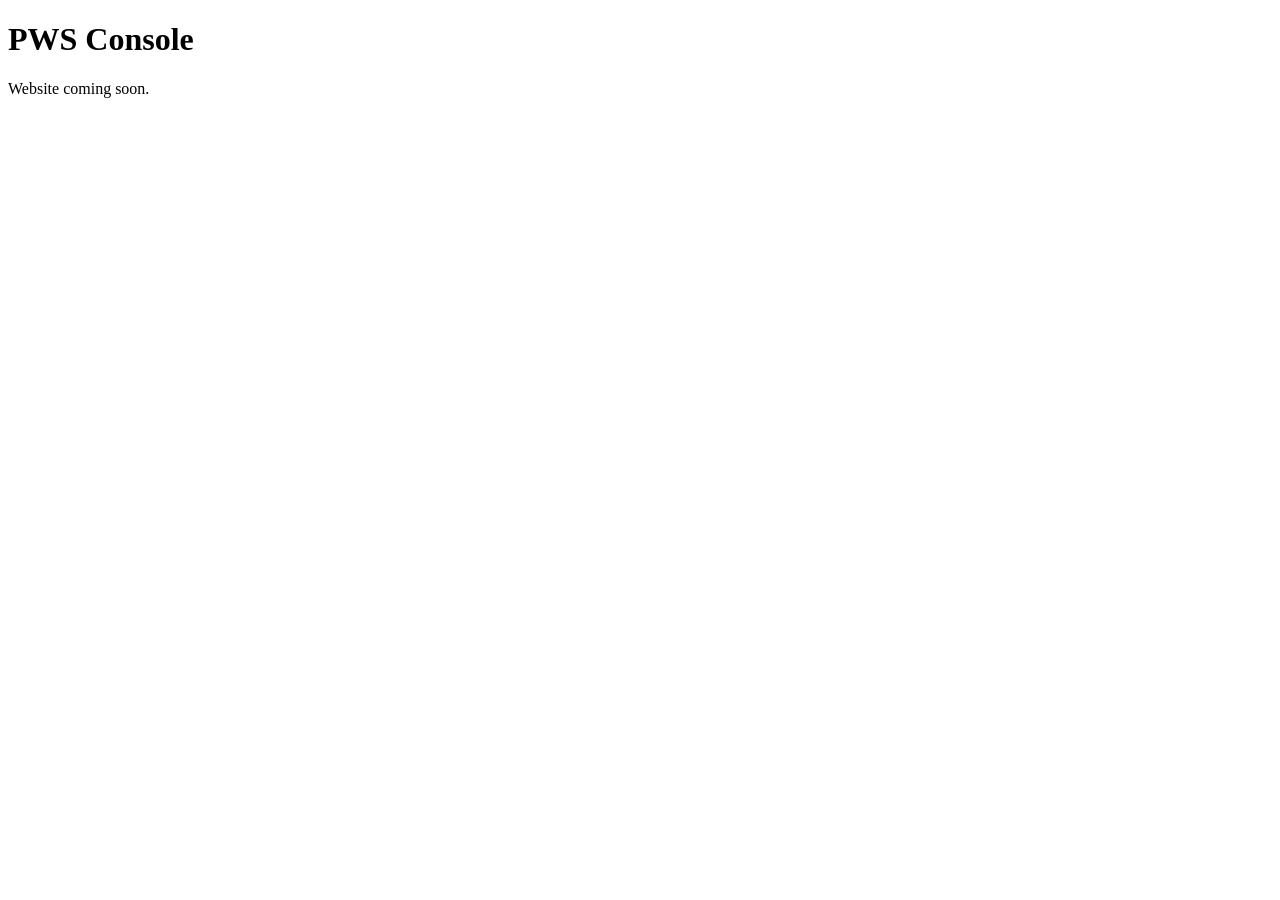
==== index.html @ e35a154a "Add initial website placeholder" ====
<!doctype html>
<html lang="en">
<head><meta charset="utf-8"><meta name="viewport" content="width=device-width,initial-scale=1"><title>PWS Console</title></head>
<body><h1>PWS Console</h1><p>Website coming soon.</p></body>
</html>
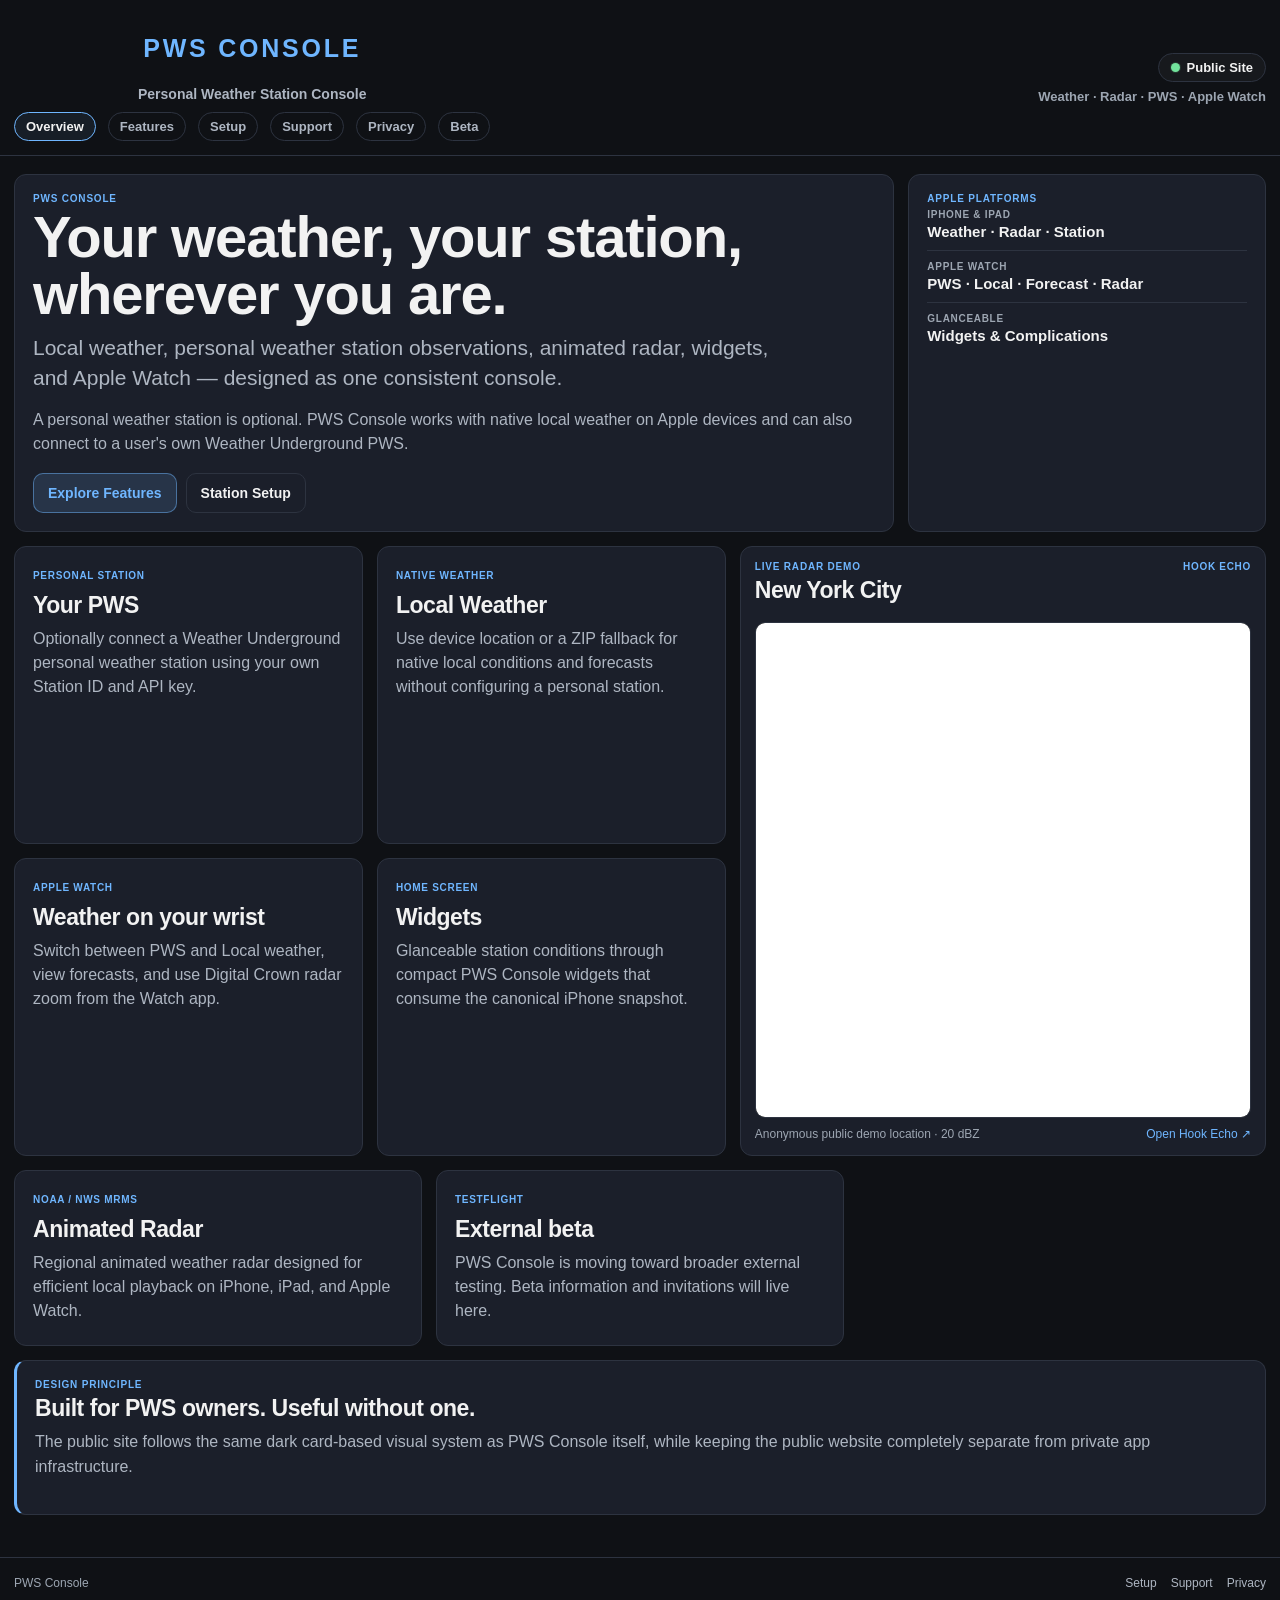
==== commit 60a20522: "Build public website shell" ====
--- a/index.html
+++ b/index.html
@@ -1,5 +1,156 @@
 <!doctype html>
 <html lang="en">
-<head><meta charset="utf-8"><meta name="viewport" content="width=device-width,initial-scale=1"><title>PWS Console</title></head>
-<body><h1>PWS Console</h1><p>Website coming soon.</p></body>
+<head>
+  <meta charset="utf-8">
+  <meta name="viewport" content="width=device-width,initial-scale=1">
+  <meta name="theme-color" content="#0f1115">
+  <meta name="description" content="PWS Console — local weather, personal weather station data, radar, widgets, and Apple Watch.">
+  <title>Overview | PWS Console</title>
+  <link rel="stylesheet" href="/assets/css/site.css">
+</head>
+<body>
+  <div class="pws-shell">
+    <header class="pws-header">
+      <div class="pws-header-inner">
+        <div class="pws-header-brand">
+          <div class="pws-brand-lockup">
+            <a class="pws-wordmark" href="/">PWS CONSOLE</a>
+          </div>
+          <div class="pws-brand-subtitle">Personal Weather Station Console</div>
+          <nav class="pws-tabs" aria-label="Primary">
+            <a class="pws-tab" href="/" aria-current="page">Overview</a> <a class="pws-tab" href="/features/">Features</a> <a class="pws-tab" href="/setup/">Setup</a> <a class="pws-tab" href="/support/">Support</a> <a class="pws-tab" href="/privacy/">Privacy</a> <a class="pws-tab" href="/beta/">Beta</a>
+          </nav>
+        </div>
+
+        <div class="pws-header-status">
+          <div class="pws-status-row">
+            <div class="pws-status-pill">
+              <span class="pws-status-dot" aria-hidden="true"></span>
+              Public Site
+            </div>
+          </div>
+          <div class="pws-context">Weather · Radar · PWS · Apple Watch</div>
+        </div>
+      </div>
+    </header>
+
+    <main class="pws-main">
+      <section class="hero" aria-labelledby="page-heading">
+        <article class="pws-card">
+          <p class="eyebrow">PWS Console</p>
+          <h1 id="page-heading">Your weather, your station, wherever you are.</h1>
+          <p class="lead">Local weather, personal weather station observations, animated radar, widgets, and Apple Watch — designed as one consistent console.</p>
+          <p class="body-copy">A personal weather station is optional. PWS Console works with native local weather on Apple devices and can also connect to a user's own Weather Underground PWS.</p>
+          <div class="pws-actions">
+            <a class="pws-button primary" href="/features/">Explore Features</a>
+            <a class="pws-button" href="/setup/">Station Setup</a>
+          </div>
+        </article>
+
+        <aside class="pws-card" aria-label="Platform summary">
+          <p class="eyebrow">Apple Platforms</p>
+          <div class="stat-list">
+            <div class="stat">
+              <div class="stat-label">iPhone & iPad</div>
+              <div class="stat-value">Weather · Radar · Station</div>
+            </div>
+            <div class="stat">
+              <div class="stat-label">Apple Watch</div>
+              <div class="stat-value">PWS · Local · Forecast · Radar</div>
+            </div>
+            <div class="stat">
+              <div class="stat-label">Glanceable</div>
+              <div class="stat-value">Widgets & Complications</div>
+            </div>
+          </div>
+        </aside>
+      </section>
+
+      <section class="home-feature-region" aria-label="PWS Console highlights and live radar">
+        <div class="home-feature-cards">
+          <article class="pws-card feature-card">
+            <span class="feature-kicker">Personal Station</span>
+            <h2>Your PWS</h2>
+            <p>Optionally connect a Weather Underground personal weather station using your own Station ID and API key.</p>
+          </article>
+
+          <article class="pws-card feature-card">
+            <span class="feature-kicker">Native Weather</span>
+            <h2>Local Weather</h2>
+            <p>Use device location or a ZIP fallback for native local conditions and forecasts without configuring a personal station.</p>
+          </article>
+
+          <article class="pws-card feature-card">
+            <span class="feature-kicker">Apple Watch</span>
+            <h2>Weather on your wrist</h2>
+            <p>Switch between PWS and Local weather, view forecasts, and use Digital Crown radar zoom from the Watch app.</p>
+          </article>
+
+          <article class="pws-card feature-card">
+            <span class="feature-kicker">Home Screen</span>
+            <h2>Widgets</h2>
+            <p>Glanceable station conditions through compact PWS Console widgets that consume the canonical iPhone snapshot.</p>
+          </article>
+        </div>
+
+        <section class="pws-card live-radar-card home-radar-card" aria-labelledby="live-radar-title">
+          <div class="live-radar-heading">
+            <div>
+              <p class="eyebrow">Live Radar Demo</p>
+              <h2 id="live-radar-title">New York City</h2>
+            </div>
+            <span class="live-radar-source">Hook Echo</span>
+          </div>
+
+          <div class="live-radar-frame-wrap">
+            <iframe
+              class="live-radar-frame"
+              title="Hook Echo live radar centered on New York City"
+              src="https://hookecho.pages.dev/?embed#goto=KOKX,-74.0060,40.7128,10,REF,0,thr:20"
+              loading="eager"
+              referrerpolicy="no-referrer"
+              allow="fullscreen"
+            ></iframe>
+          </div>
+
+          <div class="live-radar-footer">
+            <span>Anonymous public demo location · 20 dBZ</span>
+            <a href="https://hookecho.pages.dev/" target="_blank" rel="noreferrer">Open Hook Echo ↗</a>
+          </div>
+        </section>
+      </section>
+
+      <section class="grid" aria-label="Additional PWS Console highlights">
+        <article class="pws-card feature-card">
+          <span class="feature-kicker">NOAA / NWS MRMS</span>
+          <h2>Animated Radar</h2>
+          <p>Regional animated weather radar designed for efficient local playback on iPhone, iPad, and Apple Watch.</p>
+        </article>
+
+        <article class="pws-card feature-card">
+          <span class="feature-kicker">TestFlight</span>
+          <h2>External beta</h2>
+          <p>PWS Console is moving toward broader external testing. Beta information and invitations will live here.</p>
+        </article>
+      </section>
+
+<section class="pws-card callout">
+        <p class="eyebrow">Design principle</p>
+        <h2>Built for PWS owners. Useful without one.</h2>
+        <p class="body-copy">The public site follows the same dark card-based visual system as PWS Console itself, while keeping the public website completely separate from private app infrastructure.</p>
+      </section>
+    </main>
+
+    <footer class="pws-footer">
+      <div class="pws-footer-inner">
+        <div>PWS Console</div>
+        <div class="pws-footer-links">
+          <a href="/setup/">Setup</a>
+          <a href="/support/">Support</a>
+          <a href="/privacy/">Privacy</a>
+        </div>
+      </div>
+    </footer>
+  </div>
+</body>
 </html>
--- a/assets/css/site.css
+++ b/assets/css/site.css
@@ -0,0 +1,566 @@
+:root {
+  --pws-bg: #0f1115;
+  --pws-card: #1b1f2a;
+  --pws-border: #2d3340;
+  --pws-text: #f2f2f2;
+  --pws-label: #aeb6c2;
+  --pws-muted: #9da6b2;
+  --pws-accent: #6fb6ff;
+  --pws-temperature: #72e39c;
+  --pws-heat: #f05a5a;
+  --pws-cold: #73b7ff;
+  --pws-precip: #8fc5ff;
+  --pws-radius: 12px;
+  --pws-tab-radius: 8px;
+  --pws-max-width: 1500px;
+}
+
+* {
+  box-sizing: border-box;
+}
+
+html {
+  color-scheme: dark;
+  background: var(--pws-bg);
+  scroll-behavior: smooth;
+}
+
+body {
+  margin: 0;
+  background: var(--pws-bg);
+  color: var(--pws-text);
+  font-family: -apple-system, BlinkMacSystemFont, "SF Pro Display", "SF Pro Text",
+    "Segoe UI", sans-serif;
+  -webkit-font-smoothing: antialiased;
+}
+
+a {
+  color: inherit;
+}
+
+.pws-shell {
+  min-height: 100vh;
+}
+
+
+.pws-header {
+  background: var(--pws-bg);
+  border-bottom: 1px solid var(--pws-border);
+}
+
+.pws-header-inner,
+.pws-main,
+.pws-footer-inner {
+  width: min(calc(100% - 28px), var(--pws-max-width));
+  margin: 0 auto;
+}
+
+.pws-header-inner {
+  display: flex;
+  justify-content: space-between;
+  align-items: center;
+  gap: 28px;
+  padding: 16px 0 14px;
+}
+
+.pws-header-brand {
+  display: flex;
+  flex-direction: column;
+  align-items: center;
+  min-width: 360px;
+}
+
+.pws-brand-lockup {
+  display: flex;
+  align-items: center;
+  justify-content: center;
+  min-height: 64px;
+}
+
+.pws-wordmark {
+  margin: 0;
+  color: var(--pws-accent);
+  font-size: 25px;
+  font-weight: 850;
+  letter-spacing: 0.11em;
+  line-height: 1;
+  text-decoration: none;
+  white-space: nowrap;
+}
+
+.pws-brand-subtitle {
+  margin-top: 6px;
+  color: var(--pws-label);
+  font-size: 14px;
+  font-weight: 650;
+  text-align: center;
+}
+
+.pws-tabs {
+  display: flex;
+  justify-content: center;
+  flex-wrap: wrap;
+  gap: 12px;
+  margin-top: 10px;
+}
+
+.pws-tab {
+  display: inline-flex;
+  align-items: center;
+  justify-content: center;
+  min-height: 29px;
+  padding: 4px 11px;
+  border: 1px solid var(--pws-border);
+  border-radius: 999px;
+  color: var(--pws-label);
+  text-align: center;
+  text-decoration: none;
+  font-size: 13px;
+  font-weight: 750;
+  transition: color 120ms ease, border-color 120ms ease, background 120ms ease;
+}
+
+.pws-tab:hover {
+  color: var(--pws-text);
+  border-color: currentColor;
+}
+
+.pws-tab[aria-current="page"] {
+  color: var(--pws-text);
+  border-color: var(--pws-accent);
+  background: rgba(111, 182, 255, 0.08);
+}
+
+.pws-header-status {
+  min-width: 230px;
+  text-align: right;
+}
+
+.pws-status-row {
+  display: flex;
+  justify-content: flex-end;
+  gap: 8px;
+  margin-bottom: 7px;
+}
+
+.pws-status-pill {
+  display: inline-flex;
+  align-items: center;
+  gap: 7px;
+  border: 1px solid var(--pws-border);
+  border-radius: 999px;
+  padding: 6px 12px;
+  background: rgba(255, 255, 255, 0.035);
+  color: var(--pws-text);
+  font-size: 13px;
+  font-weight: 800;
+}
+
+.pws-status-dot {
+  width: 9px;
+  height: 9px;
+  border-radius: 50%;
+  background: var(--pws-temperature);
+  box-shadow: 0 0 0 1px rgba(114, 227, 156, 0.15);
+}
+
+.pws-context {
+  color: var(--pws-muted);
+  font-size: 13px;
+  font-weight: 600;
+}
+
+.pws-main {
+  padding: 18px 0 42px;
+}
+
+.hero {
+  display: grid;
+  grid-template-columns: minmax(0, 1.6fr) minmax(300px, 0.65fr);
+  gap: 14px;
+  margin-bottom: 14px;
+}
+
+.pws-card {
+  background: var(--pws-card);
+  border: 1px solid var(--pws-border);
+  border-radius: var(--pws-radius);
+  padding: 18px;
+}
+
+.eyebrow {
+  margin: 0 0 5px;
+  color: var(--pws-accent);
+  font-size: 10px;
+  font-weight: 800;
+  letter-spacing: 0.08em;
+  text-transform: uppercase;
+}
+
+h1,
+h2,
+h3,
+p {
+  margin-top: 0;
+}
+
+h1,
+h2,
+h3 {
+  letter-spacing: -0.02em;
+}
+
+h1 {
+  margin-bottom: 10px;
+  font-size: clamp(34px, 6vw, 58px);
+  line-height: 0.98;
+  font-weight: 800;
+}
+
+h2 {
+  margin-bottom: 8px;
+  font-size: 23px;
+}
+
+h3 {
+  margin-bottom: 6px;
+  font-size: 17px;
+}
+
+.lead {
+  max-width: 760px;
+  margin-bottom: 14px;
+  color: var(--pws-label);
+  font-size: clamp(17px, 2.2vw, 21px);
+  line-height: 1.45;
+}
+
+.body-copy {
+  color: var(--pws-label);
+  line-height: 1.55;
+}
+
+.pws-actions {
+  display: flex;
+  flex-wrap: wrap;
+  gap: 9px;
+  margin-top: 16px;
+}
+
+.pws-button {
+  display: inline-flex;
+  align-items: center;
+  justify-content: center;
+  min-height: 40px;
+  padding: 9px 14px;
+  border: 1px solid var(--pws-border);
+  border-radius: 10px;
+  background: var(--pws-card);
+  color: var(--pws-text);
+  font-size: 14px;
+  font-weight: 700;
+  text-decoration: none;
+}
+
+.pws-button.primary {
+  border-color: rgba(111, 182, 255, 0.48);
+  background: rgba(111, 182, 255, 0.14);
+  color: var(--pws-accent);
+}
+
+.stat-list {
+  display: grid;
+  gap: 10px;
+}
+
+.stat {
+  padding-bottom: 10px;
+  border-bottom: 1px solid var(--pws-border);
+}
+
+.stat:last-child {
+  padding-bottom: 0;
+  border-bottom: 0;
+}
+
+.stat-label {
+  color: var(--pws-muted);
+  font-size: 10px;
+  font-weight: 800;
+  letter-spacing: 0.07em;
+  text-transform: uppercase;
+}
+
+.stat-value {
+  margin-top: 3px;
+  color: var(--pws-text);
+  font-size: 15px;
+  font-weight: 700;
+}
+
+.grid {
+  display: grid;
+  grid-template-columns: repeat(3, minmax(0, 1fr));
+  gap: 14px;
+}
+
+
+.home-feature-region {
+  display: grid;
+  grid-template-columns: minmax(0, 1.15fr) minmax(520px, 0.85fr);
+  gap: 14px;
+  align-items: stretch;
+  margin-bottom: 14px;
+}
+
+.home-feature-cards {
+  display: grid;
+  grid-template-columns: repeat(2, minmax(0, 1fr));
+  gap: 14px;
+}
+
+.home-feature-cards .feature-card {
+  min-height: 160px;
+}
+
+.home-radar-card {
+  min-width: 0;
+  display: flex;
+  flex-direction: column;
+}
+
+.home-radar-card .live-radar-frame-wrap {
+  flex: 1;
+  min-height: 465px;
+  aspect-ratio: 1 / 1;
+}
+
+.feature-card {
+  min-height: 176px;
+}
+
+.feature-kicker {
+  display: inline-block;
+  margin-bottom: 11px;
+  color: var(--pws-accent);
+  font-size: 10px;
+  font-weight: 800;
+  letter-spacing: 0.07em;
+  text-transform: uppercase;
+}
+
+.feature-card p {
+  margin-bottom: 0;
+  color: var(--pws-label);
+  line-height: 1.5;
+}
+
+.callout {
+  margin-top: 14px;
+  border-left: 3px solid var(--pws-accent);
+}
+
+.page-title {
+  margin-bottom: 14px;
+}
+
+.page-title h1 {
+  margin-bottom: 8px;
+  font-size: clamp(32px, 5vw, 46px);
+}
+
+.page-title p {
+  max-width: 760px;
+  color: var(--pws-label);
+  font-size: 17px;
+  line-height: 1.5;
+}
+
+.stack {
+  display: grid;
+  gap: 14px;
+}
+
+.pws-list {
+  margin: 0;
+  padding-left: 20px;
+  color: var(--pws-label);
+  line-height: 1.65;
+}
+
+.pws-footer {
+  border-top: 1px solid var(--pws-border);
+  color: var(--pws-muted);
+}
+
+.pws-footer-inner {
+  display: flex;
+  justify-content: space-between;
+  gap: 16px;
+  padding: 18px 0 28px;
+  font-size: 12px;
+}
+
+.pws-footer-links {
+  display: flex;
+  flex-wrap: wrap;
+  gap: 14px;
+}
+
+.pws-footer a {
+  color: var(--pws-label);
+  text-decoration: none;
+}
+
+.pws-footer a:hover {
+  color: var(--pws-text);
+}
+
+
+.live-radar-card {
+  padding: 14px;
+}
+
+.live-radar-heading {
+  display: flex;
+  justify-content: space-between;
+  align-items: baseline;
+  gap: 14px;
+  margin-bottom: 10px;
+}
+
+.live-radar-source {
+  color: var(--pws-accent);
+  font-size: 10px;
+  font-weight: 800;
+  letter-spacing: 0.07em;
+  text-transform: uppercase;
+}
+
+.live-radar-frame-wrap {
+  width: 100%;
+  aspect-ratio: 1 / 1;
+ min-height: 465px;
+  overflow: hidden;
+  border: 1px solid var(--pws-border);
+  border-radius: 10px;
+  background: #000;
+}
+
+.live-radar-frame {
+  width: 100%;
+  height: 100%;
+  border: 0;
+  display: block;
+  background: #000;
+}
+
+.live-radar-footer {
+  display: flex;
+  justify-content: space-between;
+  gap: 14px;
+  margin-top: 9px;
+  color: var(--pws-muted);
+  font-size: 12px;
+}
+
+.live-radar-footer a {
+  color: var(--pws-accent);
+  text-decoration: none;
+}
+
+@media (max-width: 820px) {
+  .pws-header-inner {
+    flex-direction: column;
+    align-items: stretch;
+    gap: 10px;
+  }
+
+  .pws-header-brand {
+    min-width: 0;
+  }
+
+  .pws-header-status {
+    min-width: 0;
+    text-align: center;
+  }
+
+  .pws-status-row {
+    justify-content: center;
+  }
+
+  .pws-tabs {
+    flex-wrap: nowrap;
+    justify-content: flex-start;
+    overflow-x: auto;
+    scrollbar-width: none;
+  }
+
+  .pws-tabs::-webkit-scrollbar {
+    display: none;
+  }
+
+  .pws-tab {
+    flex: 0 0 auto;
+  }
+
+  .hero,
+  .grid,
+  .home-feature-region {
+    grid-template-columns: 1fr;
+  }
+
+  .home-feature-cards {
+    grid-template-columns: repeat(2, minmax(0, 1fr));
+  }
+
+  .live-radar-frame-wrap {
+    min-height: 280px;
+  }
+}
+
+@media (max-width: 520px) {
+  .pws-header-inner,
+  .pws-main,
+  .pws-footer-inner {
+    width: min(calc(100% - 24px), var(--pws-max-width));
+  }
+
+  .pws-wordmark {
+    font-size: 21px;
+  }
+
+  .pws-brand-lockup {
+    min-height: 54px;
+  }
+
+  .pws-card {
+    padding: 15px;
+  }
+
+  .home-feature-cards {
+    grid-template-columns: 1fr;
+  }
+
+  .live-radar-frame-wrap {
+    min-height: 220px;
+  }
+
+  .live-radar-footer {
+    flex-direction: column;
+  }
+
+  .pws-footer-inner {
+    flex-direction: column;
+  }
+}
+
+@media (prefers-reduced-motion: reduce) {
+  html {
+    scroll-behavior: auto;
+  }
+
+  * {
+    transition: none !important;
+  }
+}
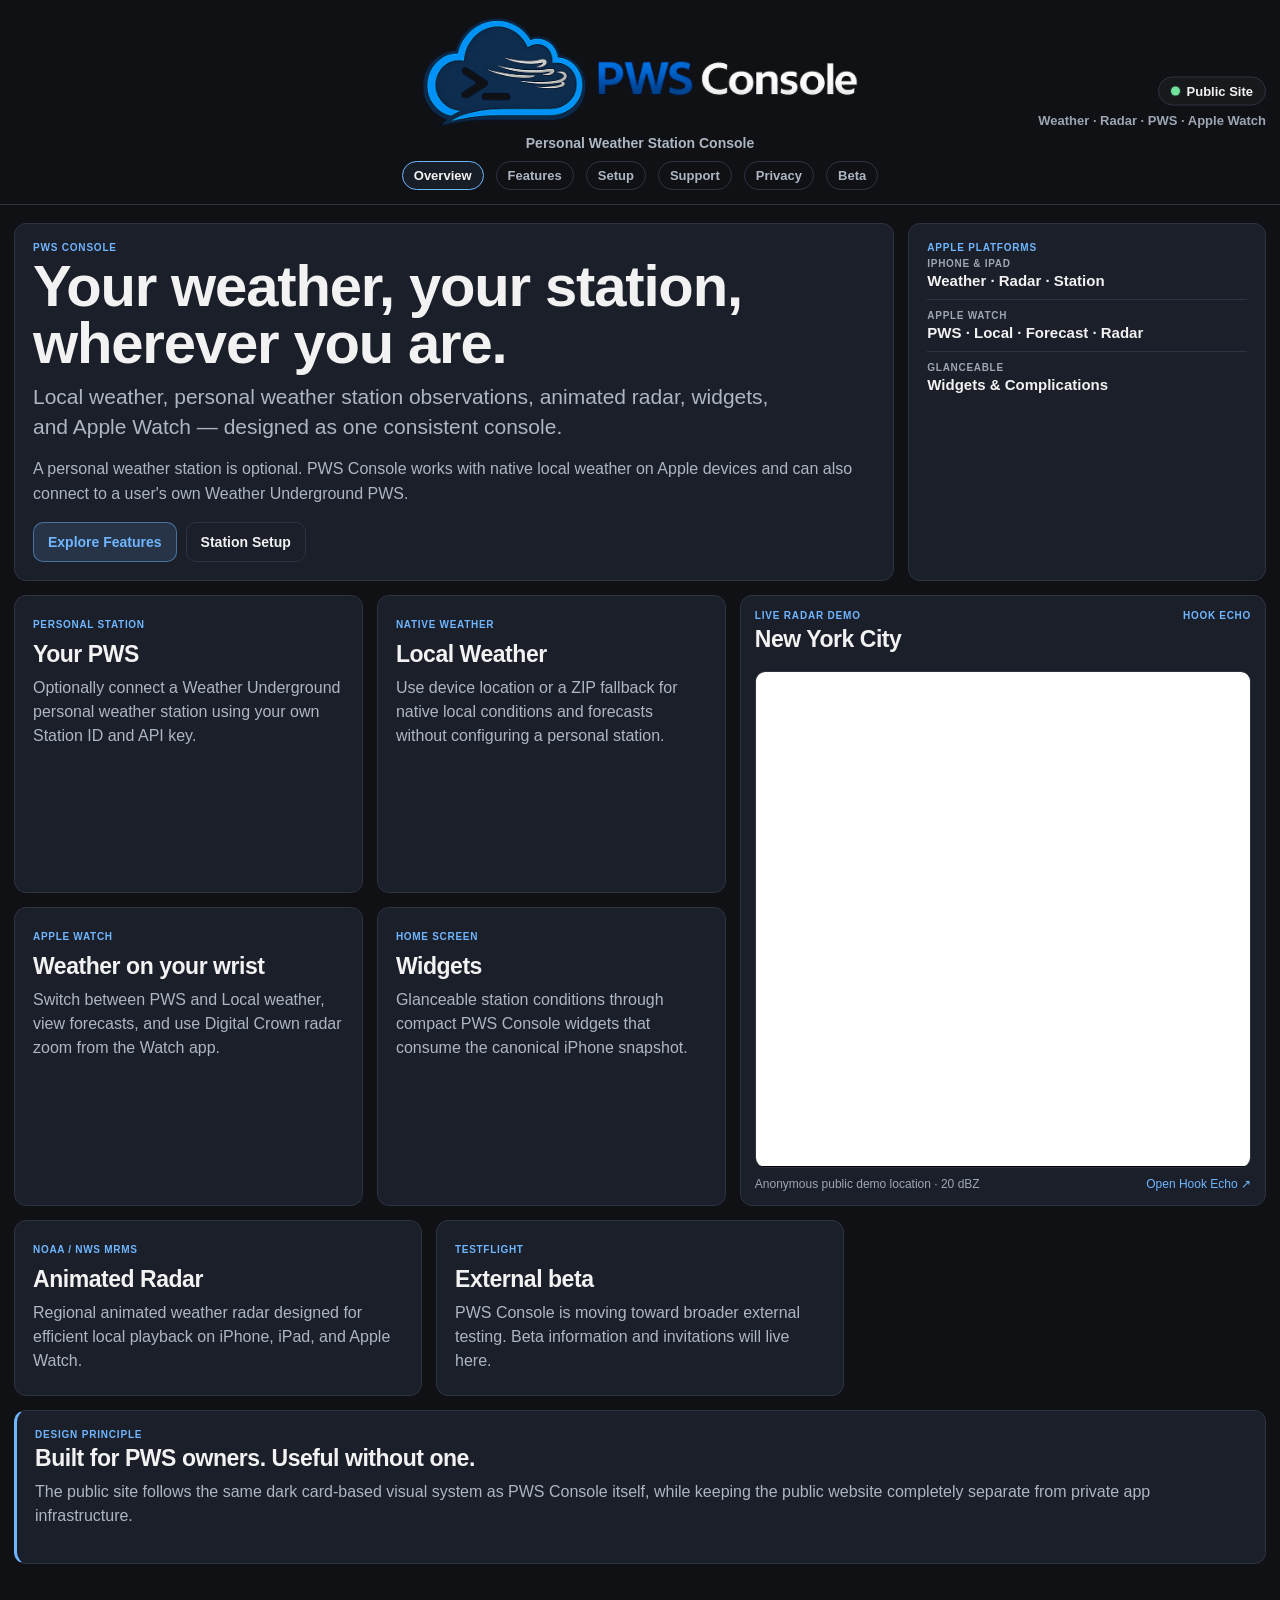
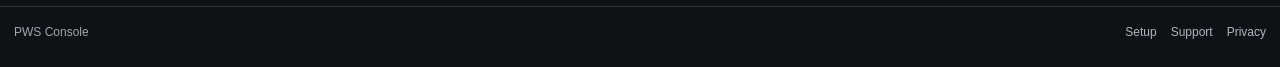
==== commit 707ac74b: "Publish privacy policy and branding" ====
--- a/index.html
+++ b/index.html
@@ -14,7 +14,9 @@
       <div class="pws-header-inner">
         <div class="pws-header-brand">
           <div class="pws-brand-lockup">
-            <a class="pws-wordmark" href="/">PWS CONSOLE</a>
+            <a class="pws-logo-link" href="/" aria-label="PWS Console home">
+              <img class="pws-logo" src="/assets/images/PWSConsole-Logo-512.png" alt="PWS Console">
+            </a>
           </div>
           <div class="pws-brand-subtitle">Personal Weather Station Console</div>
           <nav class="pws-tabs" aria-label="Primary">
--- a/assets/css/site.css
+++ b/assets/css/site.css
@@ -564,3 +564,58 @@
     transition: none !important;
   }
 }
+
+
+/* Centered public-site brand experiment */
+.pws-header-inner {
+  position: relative;
+  justify-content: center;
+}
+
+.pws-header-brand {
+  min-width: 0;
+  width: 100%;
+}
+
+.pws-logo-link {
+  display: inline-flex;
+  align-items: center;
+  justify-content: center;
+  text-decoration: none;
+}
+
+.pws-logo {
+  display: block;
+  width: min(440px, 70vw);
+  height: auto;
+  max-height: 120px;
+  object-fit: contain;
+}
+
+.pws-brand-lockup {
+  min-height: 90px;
+}
+
+.pws-header-status {
+  position: absolute;
+  right: 0;
+  top: 50%;
+  transform: translateY(-50%);
+}
+
+@media (max-width: 820px) {
+  .pws-header-status {
+    position: static;
+    transform: none;
+  }
+
+  .pws-logo {
+    width: min(360px, 88vw);
+    height: auto;
+    max-height: 100px;
+  }
+
+  .pws-brand-lockup {
+    min-height: 90px;
+  }
+}
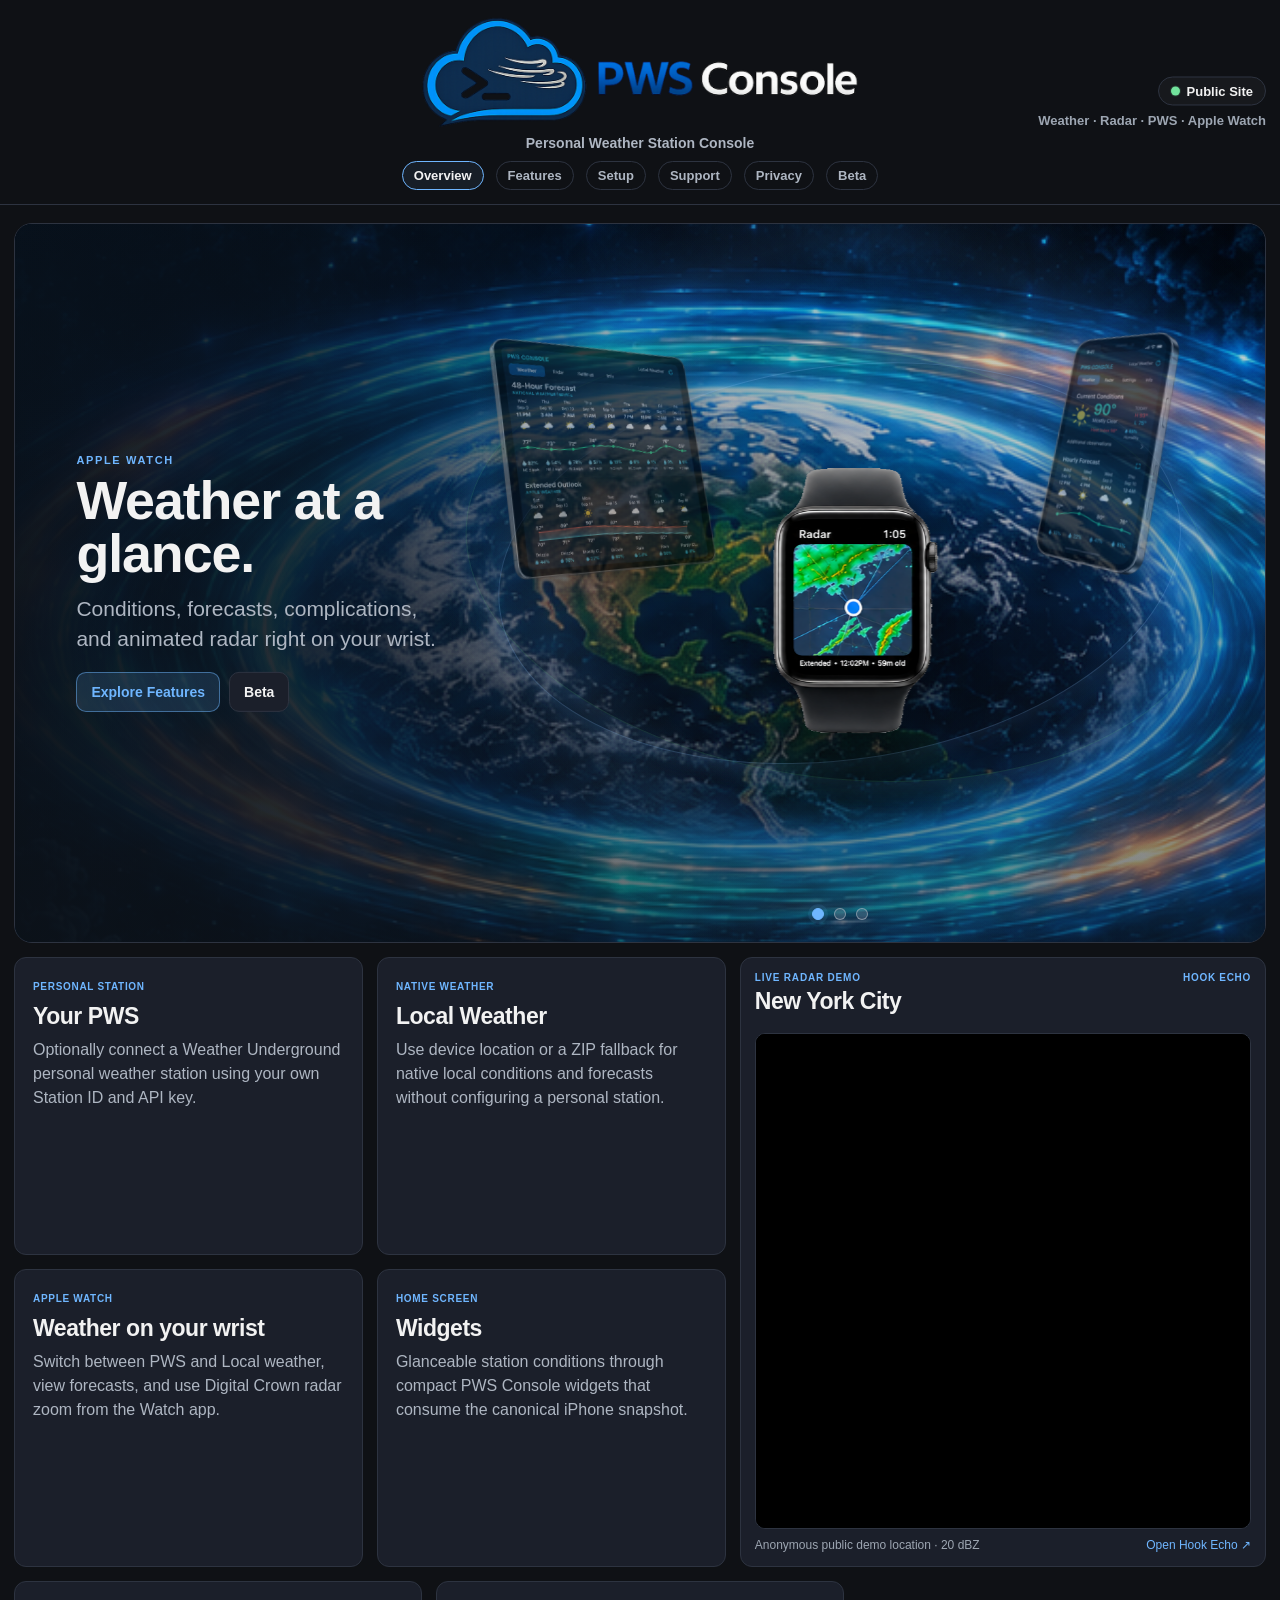
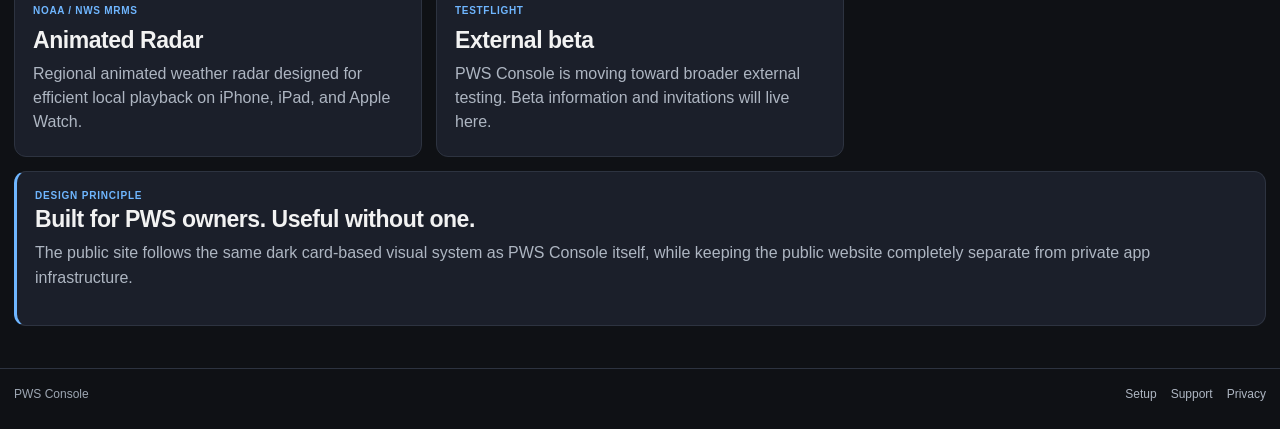
==== commit 037f227d: "Add ecosystem carousel hero" ====
--- a/index.html
+++ b/index.html
@@ -37,35 +37,41 @@
     </header>
 
     <main class="pws-main">
-      <section class="hero" aria-labelledby="page-heading">
-        <article class="pws-card">
-          <p class="eyebrow">PWS Console</p>
-          <h1 id="page-heading">Your weather, your station, wherever you are.</h1>
-          <p class="lead">Local weather, personal weather station observations, animated radar, widgets, and Apple Watch — designed as one consistent console.</p>
-          <p class="body-copy">A personal weather station is optional. PWS Console works with native local weather on Apple devices and can also connect to a user's own Weather Underground PWS.</p>
+      <section class="hero-v2" data-hero-v2 data-active="watch" aria-labelledby="page-heading">
+        <div class="hero-v2__background" aria-hidden="true"></div>
+
+        <div class="hero-v2__copy is-visible" data-hero-copy>
+          <p class="eyebrow" data-copy-kicker>Apple Watch</p>
+          <h1 id="page-heading" data-copy-title>Weather at a glance.</h1>
+          <p class="lead" data-copy-body>Conditions, forecasts, complications, and animated radar right on your wrist.</p>
           <div class="pws-actions">
             <a class="pws-button primary" href="/features/">Explore Features</a>
-            <a class="pws-button" href="/setup/">Station Setup</a>
+            <a class="pws-button" href="/beta/">Beta</a>
           </div>
-        </article>
+        </div>
 
-        <aside class="pws-card" aria-label="Platform summary">
-          <p class="eyebrow">Apple Platforms</p>
-          <div class="stat-list">
-            <div class="stat">
-              <div class="stat-label">iPhone & iPad</div>
-              <div class="stat-value">Weather · Radar · Station</div>
-            </div>
-            <div class="stat">
-              <div class="stat-label">Apple Watch</div>
-              <div class="stat-value">PWS · Local · Forecast · Radar</div>
-            </div>
-            <div class="stat">
-              <div class="stat-label">Glanceable</div>
-              <div class="stat-value">Widgets & Complications</div>
+        <div class="hero-v2__stage" aria-label="PWS Console on Apple Watch, iPhone, and iPad">
+          <div class="hero-v2__device hero-v2__device--watch" data-device data-slot="front">
+            <img src="/assets/images/hero-v2/device-watch.png" alt="PWS Console radar on Apple Watch">
+            <div class="hero-v3__watch-radar" aria-hidden="true">
+              <img src="/assets/images/hero-v2/watch-radar-motion.png" alt="">
             </div>
           </div>
-        </aside>
+
+          <div class="hero-v2__device hero-v2__device--iphone" data-device data-slot="right">
+            <img src="/assets/images/hero-v2/device-iphone.png" alt="PWS Console weather on iPhone">
+          </div>
+
+          <div class="hero-v2__device hero-v2__device--ipad" data-device data-slot="left">
+            <img src="/assets/images/hero-v2/device-ipad.png" alt="PWS Console forecast on iPad">
+          </div>
+        </div>
+
+        <div class="hero-v2__dots" aria-label="Choose featured device">
+          <button class="hero-v2__dot" type="button" data-slide aria-pressed="true" aria-label="Show Apple Watch"></button>
+          <button class="hero-v2__dot" type="button" data-slide aria-pressed="false" aria-label="Show iPhone"></button>
+          <button class="hero-v2__dot" type="button" data-slide aria-pressed="false" aria-label="Show iPad"></button>
+        </div>
       </section>
 
       <section class="home-feature-region" aria-label="PWS Console highlights and live radar">
@@ -154,5 +160,6 @@
       </div>
     </footer>
   </div>
+  <script src="/assets/js/hero-v2.js" defer></script>
 </body>
 </html>
--- a/assets/css/site.css
+++ b/assets/css/site.css
@@ -619,3 +619,381 @@
     min-height: 90px;
   }
 }
+
+
+/* === Carousel Hero v2 === */
+.hero-v2 {
+  position: relative;
+  min-height: 720px;
+  margin-bottom: 14px;
+  overflow: hidden;
+  border: 1px solid var(--pws-border);
+  border-radius: 18px;
+  background: #07111c;
+  isolation: isolate;
+}
+
+.hero-v2__background {
+  position: absolute;
+  inset: 0;
+  z-index: -4;
+  background:
+    linear-gradient(90deg, rgba(7,17,28,.98) 0%, rgba(7,17,28,.80) 25%, rgba(7,17,28,.24) 48%, rgba(7,17,28,.05) 76%),
+    url("/assets/images/hero-v2/hero-background.png") center / cover no-repeat;
+  transform: scale(1.035);
+  animation: hero-v2-drift 18s ease-in-out infinite alternate;
+}
+
+.hero-v2__background::after {
+  content: "";
+  position: absolute;
+  inset: 0;
+  background:
+    radial-gradient(circle at 67% 46%, transparent 0 26%, rgba(111,182,255,.08) 33%, transparent 44%),
+    linear-gradient(180deg, rgba(15,17,21,.08), rgba(15,17,21,.52));
+}
+
+@keyframes hero-v2-drift {
+  from { transform: scale(1.035) translate3d(-.3%, 0, 0); }
+  to   { transform: scale(1.06) translate3d(.3%, -.4%, 0); }
+}
+
+.hero-v2__copy {
+  position: absolute;
+  z-index: 20;
+  left: clamp(28px, 4.8vw, 74px);
+  top: 50%;
+  width: min(420px, 30%);
+  transform: translateY(-50%);
+  opacity: 0;
+  transition: opacity 320ms ease;
+}
+
+.hero-v2__copy.is-visible { opacity: 1; }
+
+.hero-v2__copy .eyebrow {
+  margin-bottom: 8px;
+  font-size: 11px;
+  letter-spacing: .15em;
+}
+
+.hero-v2__copy h1 {
+  margin: 0 0 14px;
+  font-size: clamp(36px, 4.2vw, 62px);
+  line-height: .98;
+}
+
+.hero-v2__copy .lead {
+  max-width: 410px;
+  margin-bottom: 18px;
+}
+
+.hero-v2__stage {
+  position: absolute;
+  z-index: 4;
+  left: 66%;
+  top: 48%;
+  width: min(850px, 63vw);
+  height: 590px;
+  transform: translate(-50%, -50%);
+}
+
+.hero-v2__stage::before,
+.hero-v2__stage::after {
+  content: "";
+  position: absolute;
+  left: 50%;
+  top: 49%;
+  width: 85%;
+  aspect-ratio: 1.75 / 1;
+  transform: translate(-50%, -50%) rotate(-8deg);
+  border-radius: 50%;
+  border: 1px solid rgba(143,197,255,.22);
+  box-shadow: 0 0 28px rgba(111,182,255,.15);
+  pointer-events: none;
+}
+
+.hero-v2__stage::after {
+  width: 93%;
+  transform: translate(-50%, -50%) rotate(7deg);
+  border-color: rgba(114,227,156,.13);
+}
+
+.hero-v2__device {
+  position: absolute;
+  left: 50%;
+  top: 50%;
+  z-index: 5;
+  transform-origin: center;
+  transition:
+    left 980ms cubic-bezier(.22,.61,.36,1),
+    top 980ms cubic-bezier(.22,.61,.36,1),
+    transform 980ms cubic-bezier(.22,.61,.36,1),
+    opacity 760ms ease,
+    filter 760ms ease;
+  will-change: left, top, transform;
+}
+
+.hero-v2__device img {
+  display: block;
+  width: 100%;
+  height: auto;
+  filter: drop-shadow(0 26px 24px rgba(0,0,0,.42));
+}
+
+.hero-v2__device[data-slot="front"] {
+  left: 52%;
+  top: 55%;
+  z-index: 9;
+  opacity: 1;
+  filter: none;
+}
+
+.hero-v2__device[data-slot="left"] {
+  left: 20%;
+  top: 30%;
+  z-index: 5;
+  opacity: .64;
+  filter: brightness(.78) saturate(.82);
+}
+
+.hero-v2__device[data-slot="right"] {
+  left: 83%;
+  top: 30%;
+  z-index: 5;
+  opacity: .64;
+  filter: brightness(.78) saturate(.82);
+}
+
+.hero-v2__device--watch { width: 245px; }
+.hero-v2__device--iphone { width: 255px; }
+.hero-v2__device--ipad { width: 470px; }
+
+.hero-v2__device--watch[data-slot="front"] {
+  transform: translate(-50%, -50%) scale(1.18);
+}
+
+.hero-v2__device--watch[data-slot="left"],
+.hero-v2__device--watch[data-slot="right"] {
+  transform: translate(-50%, -50%) scale(.72);
+}
+
+.hero-v2__device--iphone[data-slot="front"] {
+  transform: translate(-50%, -50%) scale(1.08) rotate(1deg);
+}
+
+.hero-v2__device--iphone[data-slot="left"] {
+  transform: translate(-50%, -50%) scale(.67) rotate(-8deg);
+}
+
+.hero-v2__device--iphone[data-slot="right"] {
+  transform: translate(-50%, -50%) scale(.67) rotate(7deg);
+}
+
+.hero-v2__device--ipad[data-slot="front"] {
+  transform: translate(-50%, -50%) scale(.96) rotate(-1deg);
+}
+
+.hero-v2__device--ipad[data-slot="left"] {
+  transform: translate(-50%, -50%) scale(.58) rotate(-6deg);
+}
+
+.hero-v2__device--ipad[data-slot="right"] {
+  transform: translate(-50%, -50%) scale(.58) rotate(5deg);
+}
+
+.hero-v2__dots {
+  position: absolute;
+  z-index: 25;
+  left: 66%;
+  bottom: 22px;
+  display: flex;
+  gap: 10px;
+  transform: translateX(-50%);
+}
+
+.hero-v2__dot {
+  width: 12px;
+  height: 12px;
+  padding: 0;
+  border: 1px solid rgba(174,182,194,.62);
+  border-radius: 999px;
+  background: rgba(174,182,194,.22);
+  cursor: pointer;
+}
+
+.hero-v2__dot[aria-pressed="true"] {
+  border-color: var(--pws-accent);
+  background: var(--pws-accent);
+  box-shadow: 0 0 0 4px rgba(111,182,255,.10);
+}
+
+@media (max-width: 1100px) {
+  .hero-v2 {
+    min-height: 800px;
+  }
+
+  .hero-v2__background {
+    background:
+      linear-gradient(180deg, rgba(7,17,28,.97) 0%, rgba(7,17,28,.72) 26%, rgba(7,17,28,.08) 55%, rgba(7,17,28,.32) 100%),
+      url("/assets/images/hero-v2/hero-background.png") center / cover no-repeat;
+  }
+
+  .hero-v2__copy {
+    left: 28px;
+    top: 28px;
+    width: calc(100% - 56px);
+    transform: none;
+    text-align: center;
+  }
+
+  .hero-v2__copy .lead {
+    margin-left: auto;
+    margin-right: auto;
+  }
+
+  .hero-v2__stage {
+    left: 50%;
+    top: 63%;
+    width: min(840px, 94vw);
+  }
+
+  .hero-v2__dots {
+    left: 50%;
+  }
+}
+
+@media (max-width: 700px) {
+  .hero-v2 { min-height: 760px; }
+
+  .hero-v2__stage {
+    top: 65%;
+    width: 98vw;
+  }
+
+  .hero-v2__device[data-slot="left"],
+  .hero-v2__device[data-slot="right"] {
+    opacity: .18;
+  }
+
+  .hero-v2__device--ipad { width: min(430px, 80vw); }
+  .hero-v2__device--iphone { width: min(240px, 47vw); }
+  .hero-v2__device--watch { width: min(230px, 47vw); }
+}
+
+@media (max-width: 520px) {
+  .hero-v2 {
+    min-height: 720px;
+  }
+
+  .hero-v2__copy {
+    left: 18px;
+    width: calc(100% - 36px);
+  }
+
+  .hero-v2__copy h1 {
+    font-size: clamp(32px, 10vw, 45px);
+  }
+
+  .hero-v2__stage {
+    top: 66%;
+  }
+
+  .hero-v2__device[data-slot="left"],
+  .hero-v2__device[data-slot="right"] {
+    display: none;
+  }
+
+  .hero-v2__device[data-slot="front"] {
+    left: 50%;
+    top: 51%;
+  }
+
+  .hero-v2__device--ipad[data-slot="front"] {
+    transform: translate(-50%, -50%) scale(.88);
+  }
+
+  .hero-v2__device--iphone[data-slot="front"] {
+    transform: translate(-50%, -50%) scale(1);
+  }
+
+  .hero-v2__device--watch[data-slot="front"] {
+    transform: translate(-50%, -50%) scale(1);
+  }
+}
+
+@media (prefers-reduced-motion: reduce) {
+  .hero-v2__background {
+    animation: none !important;
+  }
+
+  .hero-v2__device,
+  .hero-v2__copy {
+    transition: none !important;
+  }
+}
+
+/* === Carousel Hero v3 transparency + Watch radar motion === */
+
+/* Remove any residual rectangular image-block visibility. */
+.hero-v2__device img {
+  background: transparent !important;
+}
+
+.hero-v2__device--watch {
+  position: absolute;
+}
+
+/* Animated radar overlay positioned over the Watch map viewport. */
+.hero-v3__watch-radar {
+  position: absolute;
+  left: 28.5%;
+  top: 31.7%;
+  width: 41%;
+  height: 37.7%;
+  overflow: hidden;
+  border-radius: 7%;
+  pointer-events: none;
+  z-index: 3;
+}
+
+.hero-v3__watch-radar img {
+  width: 116%;
+  height: 116%;
+  max-width: none;
+  object-fit: cover;
+  transform: translate(-7%, -7%) scale(1.02);
+  transform-origin: center;
+  animation: hero-v3-radar-drift 5.8s ease-in-out infinite alternate;
+  filter: none;
+  box-shadow: none;
+}
+
+@keyframes hero-v3-radar-drift {
+  0% {
+    transform: translate(-8%, -6%) scale(1.03);
+  }
+  50% {
+    transform: translate(-3%, -10%) scale(1.08);
+  }
+  100% {
+    transform: translate(-11%, -2%) scale(1.05);
+  }
+}
+
+/* Keep motion subdued while Watch is not the featured device. */
+.hero-v2__device--watch:not([data-slot="front"]) .hero-v3__watch-radar img {
+  animation-play-state: paused;
+}
+
+/* The approved Watch treatment uses a visibly wider band. */
+.hero-v2__device--watch img[alt*="Apple Watch"] {
+  width: 100%;
+}
+
+@media (prefers-reduced-motion: reduce) {
+  .hero-v3__watch-radar img {
+    animation: none !important;
+    transform: translate(-7%, -7%) scale(1.04);
+  }
+}
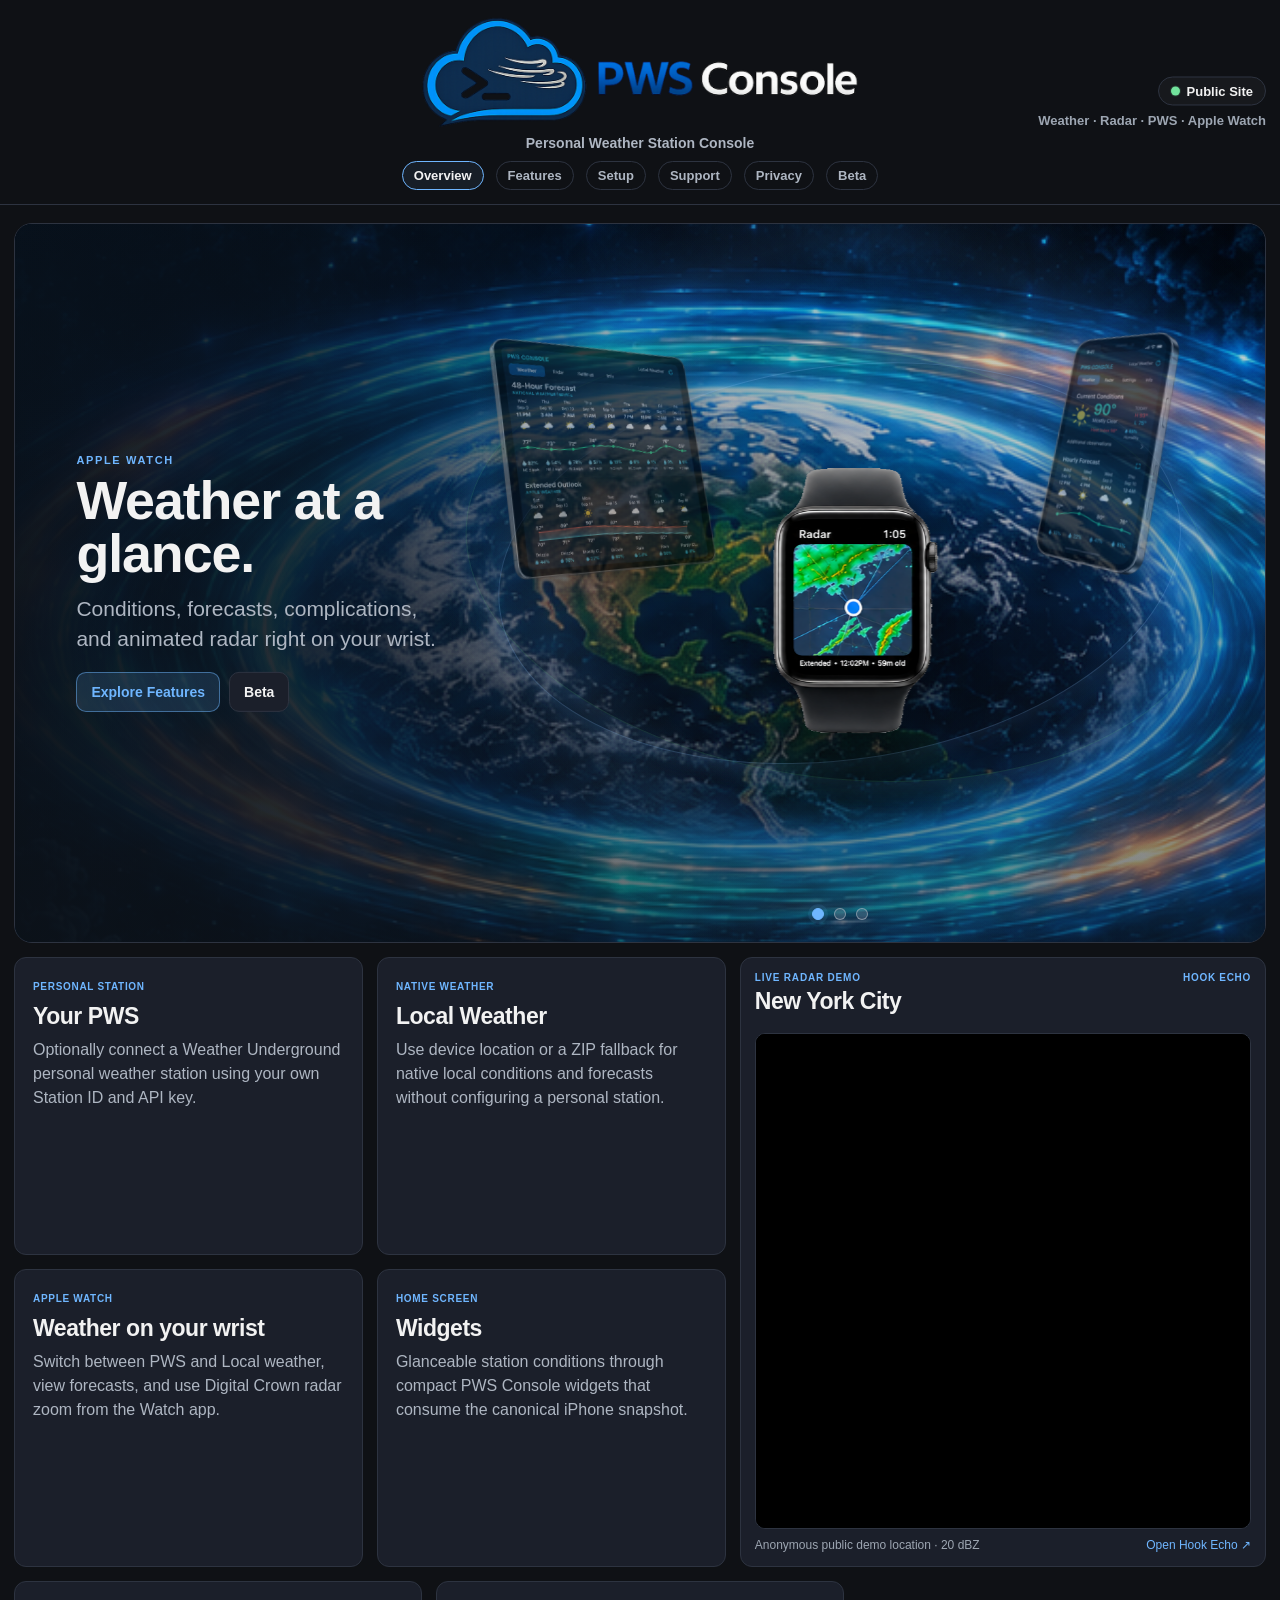
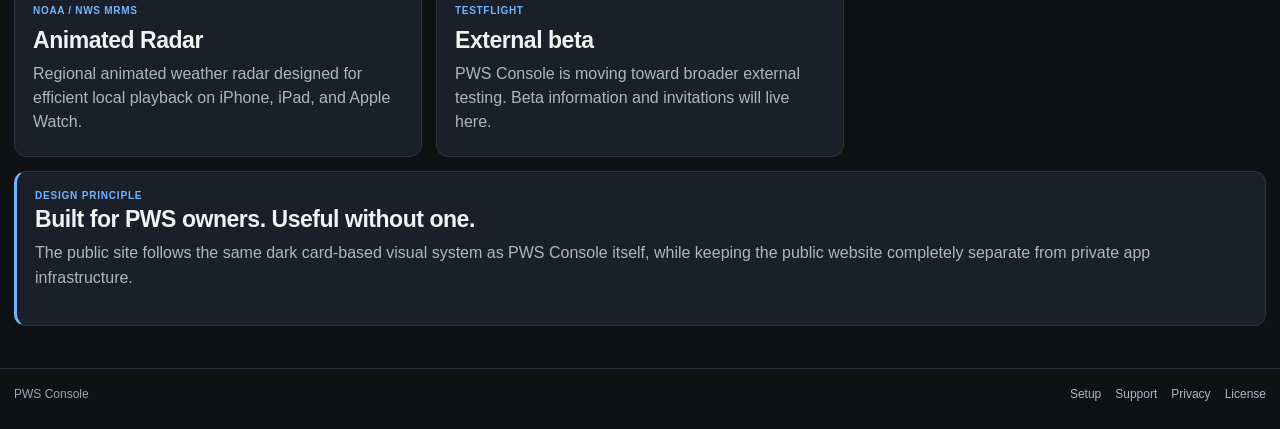
==== commit 842c83eb: "Add noncommercial licensing" ====
--- a/index.html
+++ b/index.html
@@ -156,6 +156,7 @@
           <a href="/setup/">Setup</a>
           <a href="/support/">Support</a>
           <a href="/privacy/">Privacy</a>
+          <a href="/licensing/">License</a>
         </div>
       </div>
     </footer>
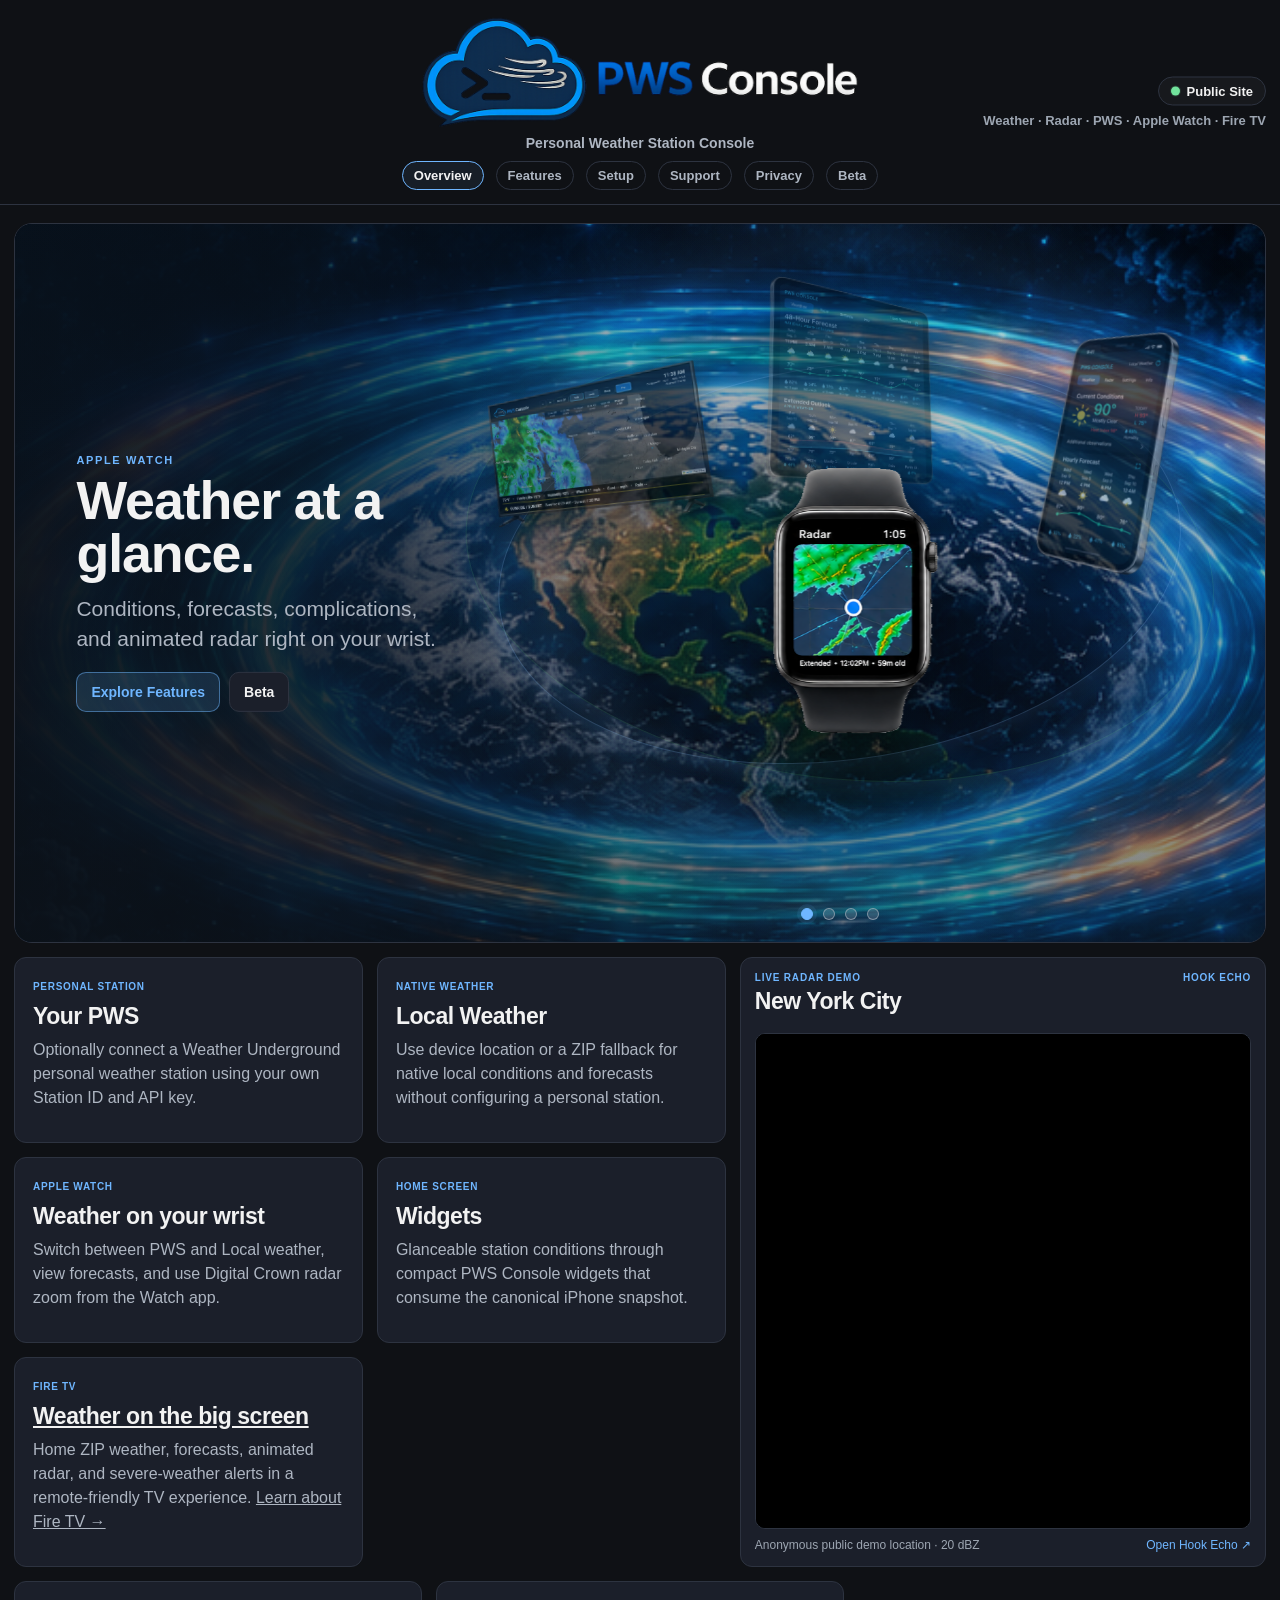
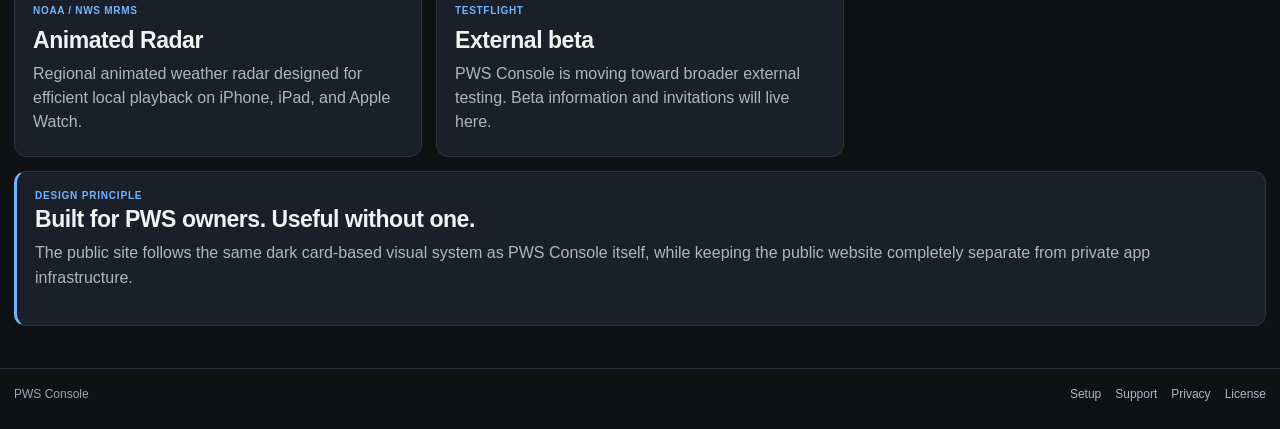
==== commit 03abf239: "Add Fire TV website support" ====
--- a/index.html
+++ b/index.html
@@ -4,7 +4,7 @@
   <meta charset="utf-8">
   <meta name="viewport" content="width=device-width,initial-scale=1">
   <meta name="theme-color" content="#0f1115">
-  <meta name="description" content="PWS Console — local weather, personal weather station data, radar, widgets, and Apple Watch.">
+  <meta name="description" content="PWS Console — local weather, personal weather station data, radar, widgets, Apple Watch, and Fire TV.">
   <title>Overview | PWS Console</title>
   <link rel="stylesheet" href="/assets/css/site.css">
 </head>
@@ -31,7 +31,7 @@
               Public Site
             </div>
           </div>
-          <div class="pws-context">Weather · Radar · PWS · Apple Watch</div>
+          <div class="pws-context">Weather · Radar · PWS · Apple Watch · Fire TV</div>
         </div>
       </div>
     </header>
@@ -50,7 +50,7 @@
           </div>
         </div>
 
-        <div class="hero-v2__stage" aria-label="PWS Console on Apple Watch, iPhone, and iPad">
+        <div class="hero-v2__stage" aria-label="PWS Console on Apple Watch, iPhone, iPad, and Fire TV">
           <div class="hero-v2__device hero-v2__device--watch" data-device data-slot="front">
             <img src="/assets/images/hero-v2/device-watch.png" alt="PWS Console radar on Apple Watch">
             <div class="hero-v3__watch-radar" aria-hidden="true">
@@ -65,12 +65,17 @@
           <div class="hero-v2__device hero-v2__device--ipad" data-device data-slot="left">
             <img src="/assets/images/hero-v2/device-ipad.png" alt="PWS Console forecast on iPad">
           </div>
+
+          <div class="hero-v2__device hero-v2__device--fire-tv" data-device data-slot="right">
+            <img src="/assets/images/hero-v2/device-fire-tv.png" alt="PWS Console weather on Fire TV">
+          </div>
         </div>
 
         <div class="hero-v2__dots" aria-label="Choose featured device">
           <button class="hero-v2__dot" type="button" data-slide aria-pressed="true" aria-label="Show Apple Watch"></button>
           <button class="hero-v2__dot" type="button" data-slide aria-pressed="false" aria-label="Show iPhone"></button>
           <button class="hero-v2__dot" type="button" data-slide aria-pressed="false" aria-label="Show iPad"></button>
+          <button class="hero-v2__dot" type="button" data-slide aria-pressed="false" aria-label="Show Fire TV"></button>
         </div>
       </section>
 
@@ -98,6 +103,12 @@
             <span class="feature-kicker">Home Screen</span>
             <h2>Widgets</h2>
             <p>Glanceable station conditions through compact PWS Console widgets that consume the canonical iPhone snapshot.</p>
+          </article>
+
+          <article class="pws-card feature-card">
+            <span class="feature-kicker">Fire TV</span>
+            <h2><a href="/fire-tv/">Weather on the big screen</a></h2>
+            <p>Home ZIP weather, forecasts, animated radar, and severe-weather alerts in a remote-friendly TV experience. <a href="/fire-tv/">Learn about Fire TV →</a></p>
           </article>
         </div>
 
--- a/assets/css/site.css
+++ b/assets/css/site.css
@@ -765,16 +765,26 @@
   filter: brightness(.78) saturate(.82);
 }
 
+.hero-v2__device[data-slot="back"] {
+  left: 51%;
+  top: 18%;
+  z-index: 3;
+  opacity: .42;
+  filter: brightness(.68) saturate(.72);
+}
+
 .hero-v2__device--watch { width: 245px; }
 .hero-v2__device--iphone { width: 255px; }
 .hero-v2__device--ipad { width: 470px; }
+.hero-v2__device--fire-tv { width: 580px; }
 
 .hero-v2__device--watch[data-slot="front"] {
   transform: translate(-50%, -50%) scale(1.18);
 }
 
 .hero-v2__device--watch[data-slot="left"],
-.hero-v2__device--watch[data-slot="right"] {
+.hero-v2__device--watch[data-slot="right"],
+.hero-v2__device--watch[data-slot="back"] {
   transform: translate(-50%, -50%) scale(.72);
 }
 
@@ -790,6 +800,10 @@
   transform: translate(-50%, -50%) scale(.67) rotate(7deg);
 }
 
+.hero-v2__device--iphone[data-slot="back"] {
+  transform: translate(-50%, -50%) scale(.57) rotate(-2deg);
+}
+
 .hero-v2__device--ipad[data-slot="front"] {
   transform: translate(-50%, -50%) scale(.96) rotate(-1deg);
 }
@@ -800,6 +814,26 @@
 
 .hero-v2__device--ipad[data-slot="right"] {
   transform: translate(-50%, -50%) scale(.58) rotate(5deg);
+}
+
+.hero-v2__device--ipad[data-slot="back"] {
+  transform: translate(-50%, -50%) scale(.48) rotate(2deg);
+}
+
+.hero-v2__device--fire-tv[data-slot="front"] {
+  transform: translate(-50%, -50%) scale(.9) rotate(-2deg);
+}
+
+.hero-v2__device--fire-tv[data-slot="left"] {
+  transform: translate(-50%, -50%) scale(.48) rotate(-7deg);
+}
+
+.hero-v2__device--fire-tv[data-slot="right"] {
+  transform: translate(-50%, -50%) scale(.48) rotate(6deg);
+}
+
+.hero-v2__device--fire-tv[data-slot="back"] {
+  transform: translate(-50%, -50%) scale(.42) rotate(-1deg);
 }
 
 .hero-v2__dots {
@@ -872,13 +906,15 @@
   }
 
   .hero-v2__device[data-slot="left"],
-  .hero-v2__device[data-slot="right"] {
+  .hero-v2__device[data-slot="right"],
+  .hero-v2__device[data-slot="back"] {
     opacity: .18;
   }
 
   .hero-v2__device--ipad { width: min(430px, 80vw); }
   .hero-v2__device--iphone { width: min(240px, 47vw); }
   .hero-v2__device--watch { width: min(230px, 47vw); }
+  .hero-v2__device--fire-tv { width: min(500px, 88vw); }
 }
 
 @media (max-width: 520px) {
@@ -900,7 +936,8 @@
   }
 
   .hero-v2__device[data-slot="left"],
-  .hero-v2__device[data-slot="right"] {
+  .hero-v2__device[data-slot="right"],
+  .hero-v2__device[data-slot="back"] {
     display: none;
   }
 
@@ -919,6 +956,10 @@
 
   .hero-v2__device--watch[data-slot="front"] {
     transform: translate(-50%, -50%) scale(1);
+  }
+
+  .hero-v2__device--fire-tv[data-slot="front"] {
+    transform: translate(-50%, -50%) scale(.92) rotate(-2deg);
   }
 }
 
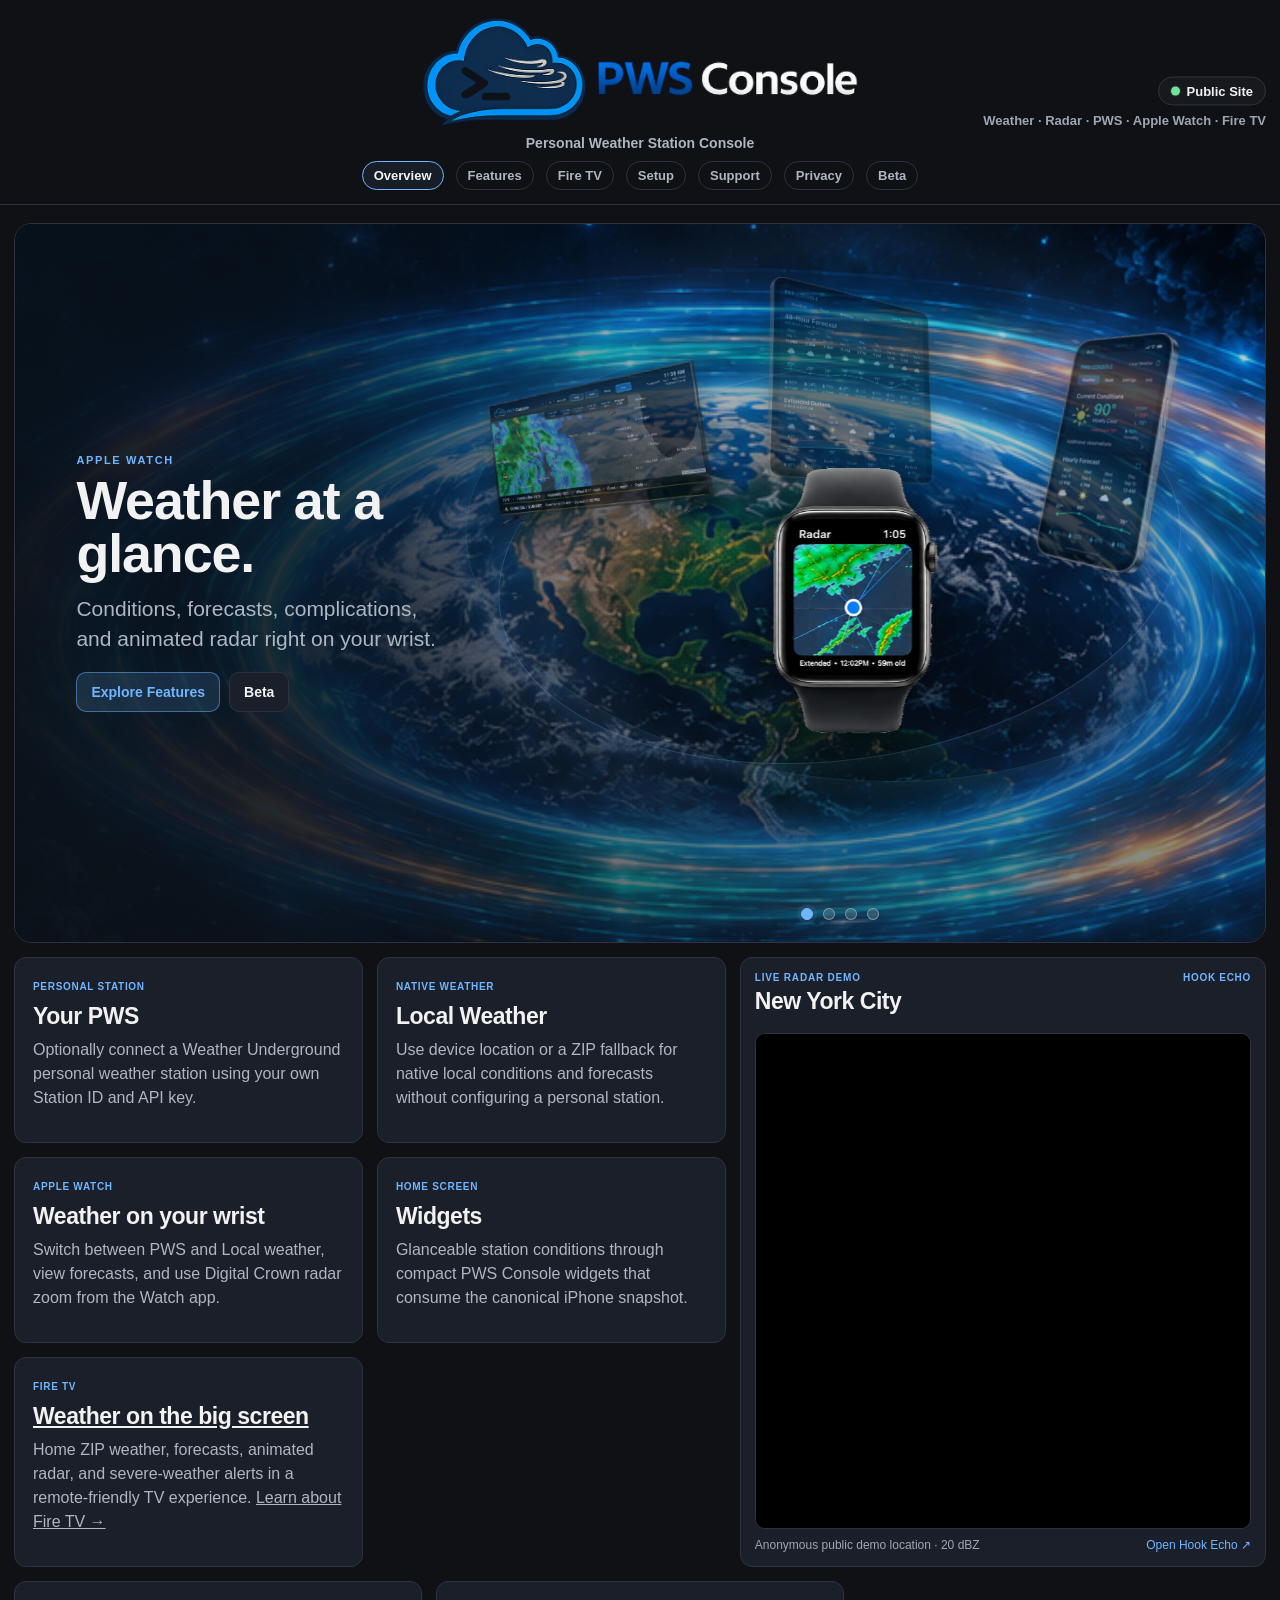
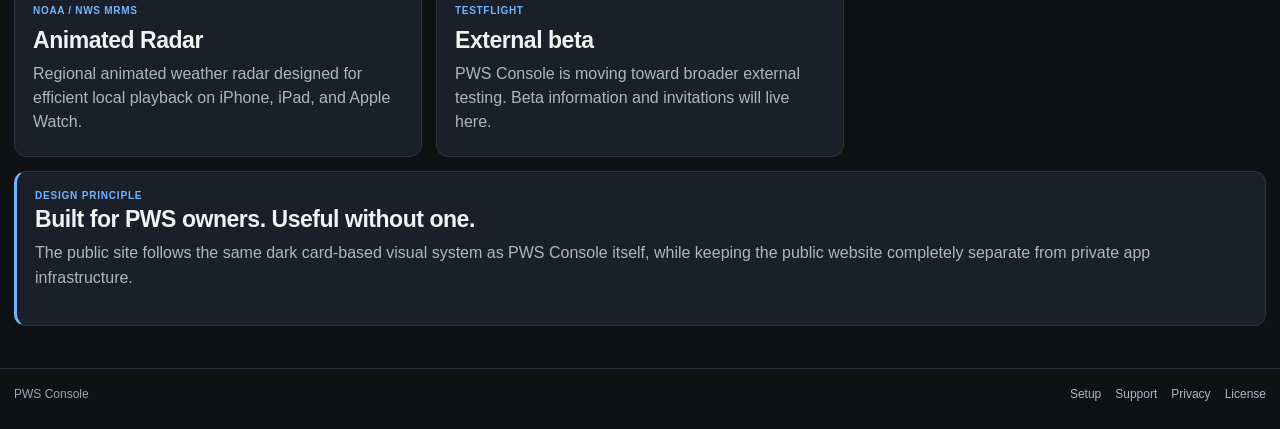
==== commit d5eebfcf: "Add platform privacy policies and Fire TV navigation" ====
--- a/index.html
+++ b/index.html
@@ -20,7 +20,7 @@
           </div>
           <div class="pws-brand-subtitle">Personal Weather Station Console</div>
           <nav class="pws-tabs" aria-label="Primary">
-            <a class="pws-tab" href="/" aria-current="page">Overview</a> <a class="pws-tab" href="/features/">Features</a> <a class="pws-tab" href="/setup/">Setup</a> <a class="pws-tab" href="/support/">Support</a> <a class="pws-tab" href="/privacy/">Privacy</a> <a class="pws-tab" href="/beta/">Beta</a>
+            <a class="pws-tab" href="/" aria-current="page">Overview</a> <a class="pws-tab" href="/features/">Features</a> <a class="pws-tab" href="/fire-tv/">Fire TV</a> <a class="pws-tab" href="/setup/">Setup</a> <a class="pws-tab" href="/support/">Support</a> <a class="pws-tab" href="/privacy/">Privacy</a> <a class="pws-tab" href="/beta/">Beta</a>
           </nav>
         </div>
 
--- a/assets/css/site.css
+++ b/assets/css/site.css
@@ -490,6 +490,8 @@
   }
 
   .pws-tabs {
+    width: 100%;
+    min-width: 0;
     flex-wrap: nowrap;
     justify-content: flex-start;
     overflow-x: auto;
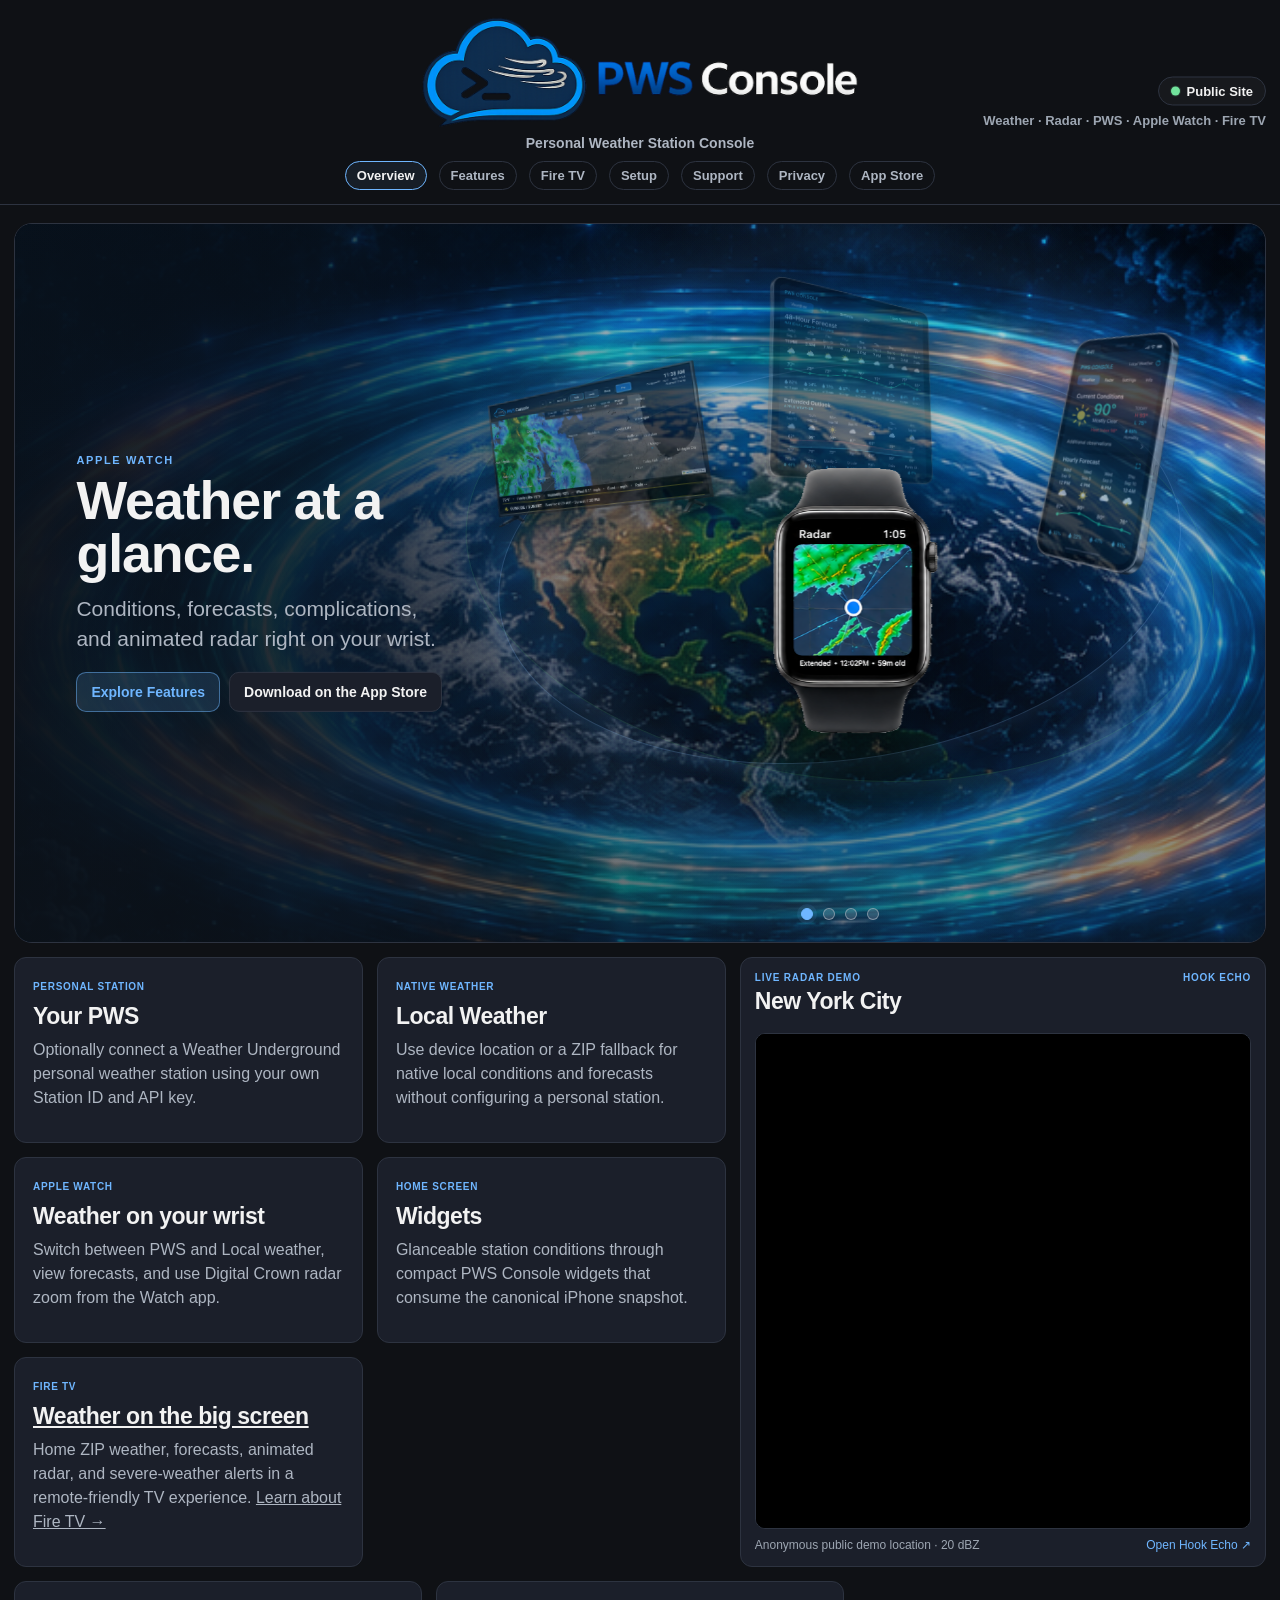
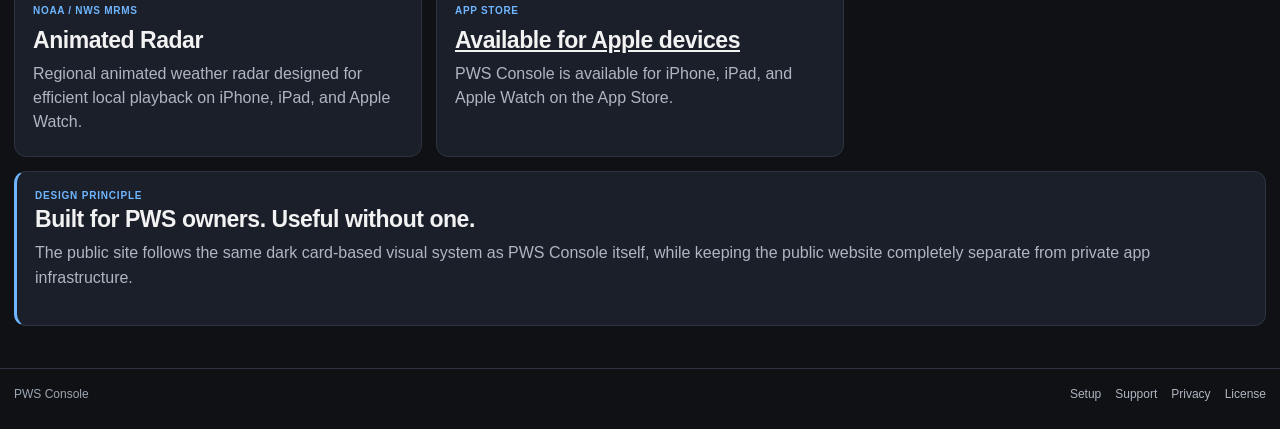
==== commit a85ab9a5: "Update website for public app release" ====
--- a/index.html
+++ b/index.html
@@ -20,7 +20,7 @@
           </div>
           <div class="pws-brand-subtitle">Personal Weather Station Console</div>
           <nav class="pws-tabs" aria-label="Primary">
-            <a class="pws-tab" href="/" aria-current="page">Overview</a> <a class="pws-tab" href="/features/">Features</a> <a class="pws-tab" href="/fire-tv/">Fire TV</a> <a class="pws-tab" href="/setup/">Setup</a> <a class="pws-tab" href="/support/">Support</a> <a class="pws-tab" href="/privacy/">Privacy</a> <a class="pws-tab" href="/beta/">Beta</a>
+            <a class="pws-tab" href="/" aria-current="page">Overview</a> <a class="pws-tab" href="/features/">Features</a> <a class="pws-tab" href="/fire-tv/">Fire TV</a> <a class="pws-tab" href="/setup/">Setup</a> <a class="pws-tab" href="/support/">Support</a> <a class="pws-tab" href="/privacy/">Privacy</a> <a class="pws-tab" href="https://apps.apple.com/us/app/pws-console/id6808379047">App Store</a>
           </nav>
         </div>
 
@@ -46,7 +46,7 @@
           <p class="lead" data-copy-body>Conditions, forecasts, complications, and animated radar right on your wrist.</p>
           <div class="pws-actions">
             <a class="pws-button primary" href="/features/">Explore Features</a>
-            <a class="pws-button" href="/beta/">Beta</a>
+            <a class="pws-button" href="https://apps.apple.com/us/app/pws-console/id6808379047">Download on the App Store</a>
           </div>
         </div>
 
@@ -147,9 +147,9 @@
         </article>
 
         <article class="pws-card feature-card">
-          <span class="feature-kicker">TestFlight</span>
-          <h2>External beta</h2>
-          <p>PWS Console is moving toward broader external testing. Beta information and invitations will live here.</p>
+          <span class="feature-kicker">App Store</span>
+          <h2><a href="https://apps.apple.com/us/app/pws-console/id6808379047">Available for Apple devices</a></h2>
+          <p>PWS Console is available for iPhone, iPad, and Apple Watch on the App Store.</p>
         </article>
       </section>
 
--- a/assets/css/site.css
+++ b/assets/css/site.css
@@ -376,6 +376,33 @@
   line-height: 1.5;
 }
 
+.fire-tv-intro {
+  display: grid;
+  grid-template-columns: minmax(0, 0.9fr) minmax(440px, 1.1fr);
+  align-items: center;
+  gap: clamp(20px, 4vw, 56px);
+  margin-bottom: 22px;
+}
+
+.fire-tv-intro .page-title {
+  margin-bottom: 0;
+}
+
+.fire-tv-intro__image {
+  margin: 0;
+  overflow: hidden;
+  border: 1px solid var(--pws-border);
+  border-radius: var(--pws-radius);
+  background: var(--pws-card);
+  box-shadow: 0 20px 48px rgba(0, 0, 0, 0.28);
+}
+
+.fire-tv-intro__image img {
+  display: block;
+  width: 100%;
+  height: auto;
+}
+
 .stack {
   display: grid;
   gap: 14px;
@@ -508,8 +535,14 @@
 
   .hero,
   .grid,
-  .home-feature-region {
+  .home-feature-region,
+  .fire-tv-intro {
     grid-template-columns: 1fr;
+  }
+
+  .fire-tv-intro {
+    gap: 14px;
+    margin-bottom: 14px;
   }
 
   .home-feature-cards {
